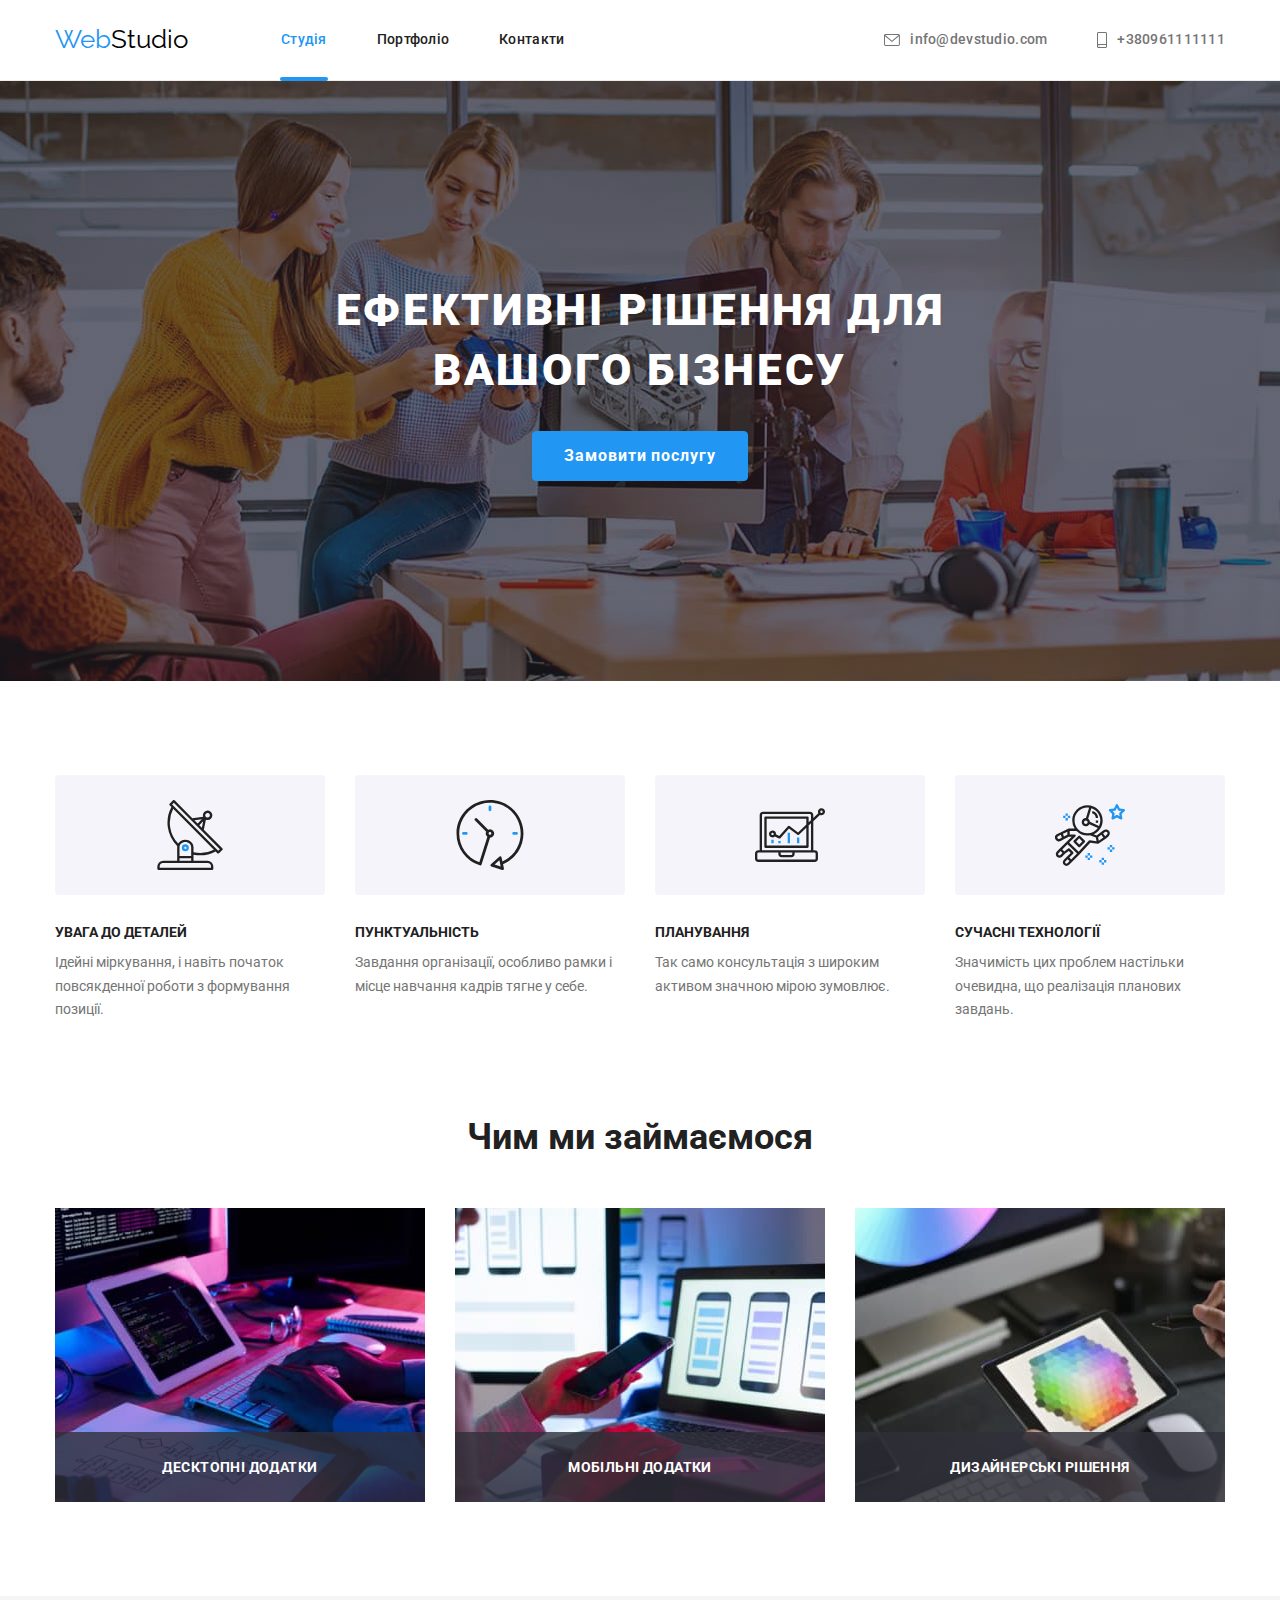
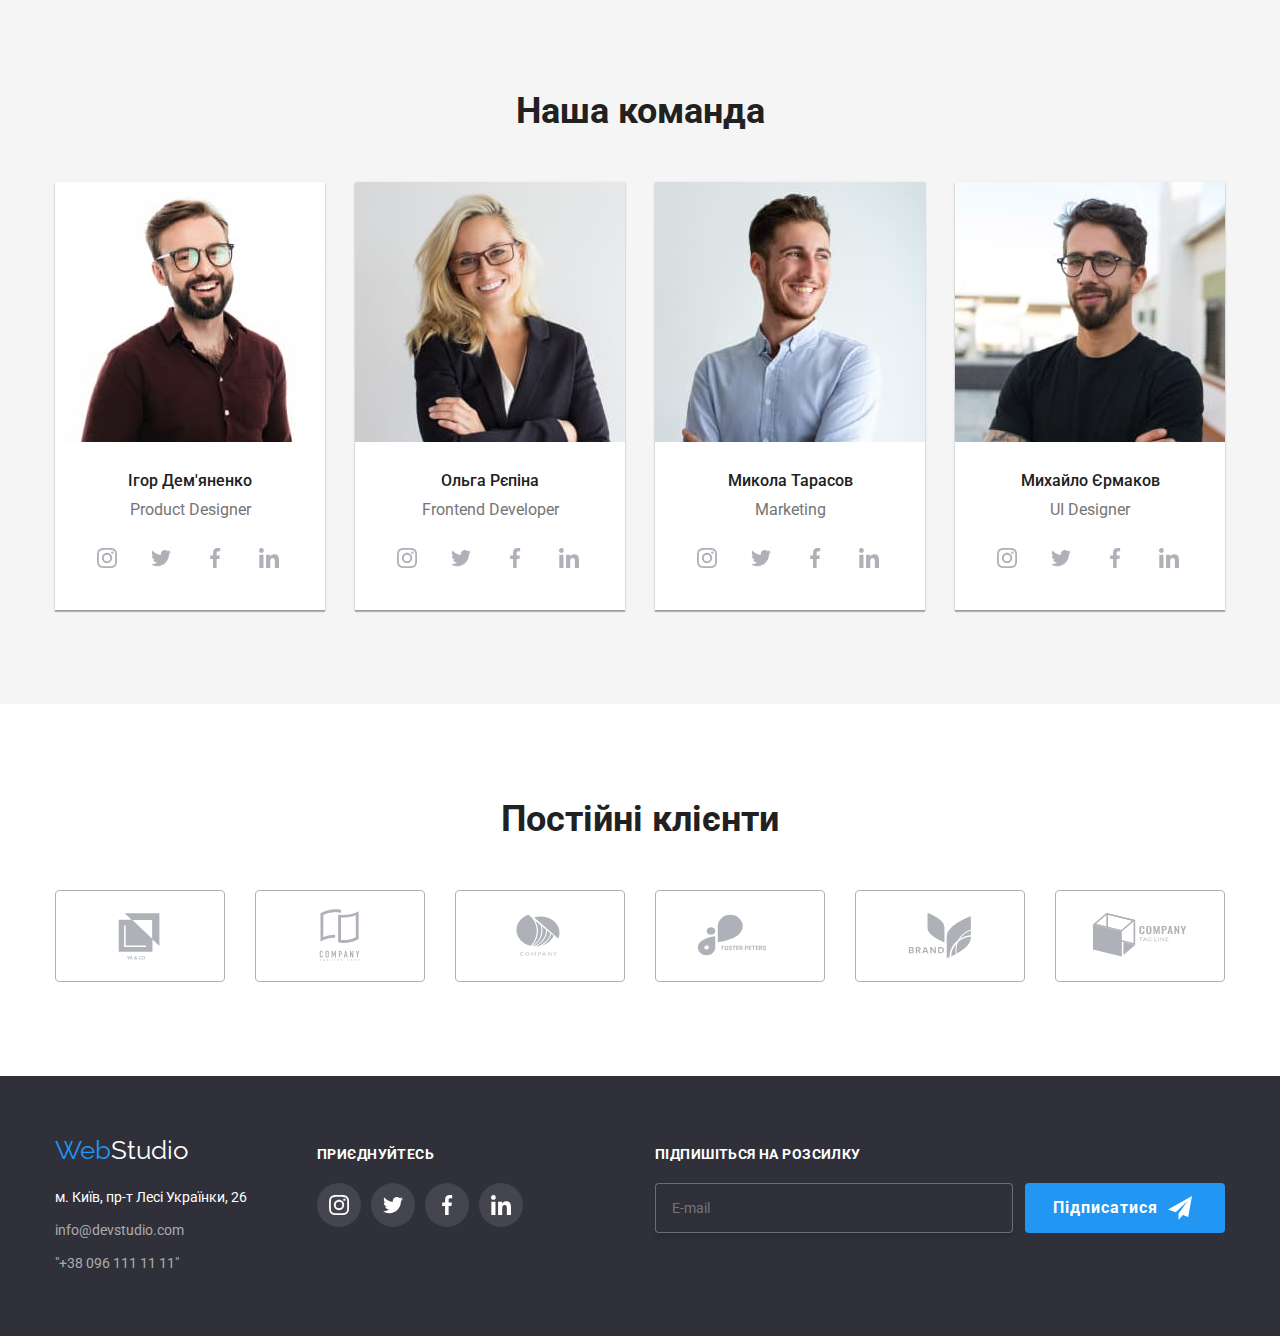
==== index.html @ efdee60a "adds start files" ====
<!DOCTYPE html>
<html lang="uk">
  <head>
    <meta charset="UTF-8" />
    <meta http-equiv="X-UA-Compatible" content="IE=edge" />
    <meta name="viewport" content="width=device-width, initial-scale=1.0" />
    <title>WebStudio</title>
    <link rel="preconnect" href="https://fonts.googleapis.com" />
    <link rel="preconnect" href="https://fonts.gstatic.com" crossorigin />
    <link
      href="https://fonts.googleapis.com/css2?family=Raleway:wght@700&family=Roboto:wght@400;500;700;900&display=swap"
      rel="stylesheet"
    />
    <link
      rel="stylesheet"
      href="https://cdn.jsdelivr.net/npm/modern-normalize@1.1.0/modern-normalize.min.css"
    />
    <link rel="stylesheet" href="./css/styles.css" />
  </head>
  <body>
    <header class="top">
      <div class="container main-nav">
        <nav class="menu">
          <a class="logo list" href="./index.html"
            >Web<span class="dark-logo">Studio</span></a
          >

          <ul class="site-nav list">
            <li class="nav-item"><a href="" class="link current">Студія</a></li>
            <li class="nav-item">
              <a href="./portfolio.html" class="link">Портфоліо</a>
            </li>
            <li class="nav-item"><a href="" class="link">Контакти</a></li>
          </ul>
        </nav>

        <ul class="contact-nav list">
          <li class="cont-item">
            <a href="mailto:info@devstudio.com" class="light-contact"
              ><svg class="icon-env" width="16" height="12">
                <use href="./images/sprite.svg#icon-envelope"></use></svg
              >info@devstudio.com</a
            >
          </li>
          <li class="cont-item">
            <a href="tel:+380961111111" class="light-contact"
              ><svg width="10" height="16" class="icon-smart">
                <use href="./images/sprite.svg#icon-smartphone"></use></svg
              >+380961111111</a
            >
          </li>
        </ul>
      </div>
    </header>

    <main>
      <!-- Герой -->
      <section class="hero">
        <div class="container">
          <h1 class="hero-title">Ефективні рішення для вашого бізнесу</h1>
          <button type="button" class="hero-button" data-modal-open>
            Замовити послугу
          </button>
        </div>
      </section>

      <section class="section-pref">
        <div class="container">
          <h2 class="visually-hidden">Переваги компанії</h2>
          <!--Приховати, тільки для читалки-->

          <ul class="pref list">
            <li class="pref-box">
              <div class="pref-back">
                <svg width="70" height="70" class="icons">
                  <use href="./images/sprite.svg#icon-antenna"></use>
                </svg>
              </div>
              <h3 class="pref-item">Увага до деталей</h3>
              <p class="pref-text">
                Ідейні міркування, і навіть початок повсякденної роботи з
                формування позиції.
              </p>
            </li>
            <li class="pref-box">
              <div class="pref-back">
                <svg width="70" height="70" class="icons">
                  <use href="./images/sprite.svg#icon-clock"></use>
                </svg>
              </div>
              <h3 class="pref-item">Пунктуальність</h3>
              <p class="pref-text">
                Завдання організації, особливо рамки і місце навчання кадрів
                тягне у себе.
              </p>
            </li>
            <li class="pref-box">
              <div class="pref-back">
                <svg width="70" height="70" class="icons">
                  <use href="./images/sprite.svg#icon-diagram"></use>
                </svg>
              </div>
              <h3 class="pref-item">Планування</h3>
              <p class="pref-text">
                Так само консультація з широким активом значною мірою зумовлює.
              </p>
            </li>
            <li class="pref-box">
              <div class="pref-back">
                <svg width="70" height="70" class="icons">
                  <use href="./images/sprite.svg#icon-astronaut"></use>
                </svg>
              </div>
              <h3 class="pref-item">Сучасні технології</h3>
              <p class="pref-text">
                Значимість цих проблем настільки очевидна, що реалізація
                планових завдань.
              </p>
            </li>
          </ul>
        </div>
      </section>

      <section class="section">
        <div class="container">
          <h2 class="section-title">Чим ми займаємося</h2>

          <ul class="box list">
            <li class="box-item">
              <img
                src="./images/tablet-screen.jpg"
                alt="програмний код на екрані планшету"
                width="370"
                class="photo"
              /><span class="over-box">Десктопні додатки</span>
            </li>
            <li class="box-item">
              <img
                src="./images/smartphone-laptop-screen.jpg"
                alt="смартфон та екран ноутбука зі структурою майбутнього сайту"
                width="370"
                class="photo"
              /><span class="over-box">Мобільні додатки</span>
            </li>
            <li class="box-item">
              <img
                src="./images/range-of-colors.jpg"
                alt="спектр кольорів на екрані планшету"
                width="370"
                class="photo"
              /><span class="over-box">Дизайнерські рішення</span>
            </li>
          </ul>
        </div>
      </section>
      <!-- Наша команда -->
      <section class="section-team">
        <div class="container">
          <h2 class="section-title">Наша команда</h2>
          <ul class="team list">
            <li class="team-unit">
              <div class="team-box">
                <img
                  src="./images/product-designer.jpg"
                  alt="Дизайнер продукту"
                  width="270"
                  class="team-photo"
                />
                <div class="team-descr">
                  <h3 class="team-item">Ігор Дем'яненко</h3>
                  <p lang="en" class="team-text">Product Designer</p>
                  <ul class="team-icons list">
                    <li class="team-icons-back">
                      <a
                        href="https://www.instagram.com/"
                        class="icons-items list"
                      >
                        <svg width="20" height="20" class="icons-gray">
                          <use
                            href="./images/sprite.svg#icon-instagram-g"
                          ></use></svg
                      ></a>
                    </li>
                    <li class="team-icons-back">
                      <a href="https://twitter.com/" class="icons-items">
                        <svg width="20" height="20" class="icons-gray">
                          <use
                            href="./images/sprite.svg#icon-twitter-g"
                          ></use></svg
                      ></a>
                    </li>
                    <li class="team-icons-back">
                      <a href="https://www.facebook.com/" class="icons-items"
                        ><svg width="20" height="20" class="icons-gray">
                          <use
                            href="./images/sprite.svg#icon-facebook-g"
                          ></use></svg
                      ></a>
                    </li>
                    <li class="team-icons-back">
                      <a href="https://www.linkedin.com/" class="icons-items">
                        <svg width="20" height="20" class="icons-gray">
                          <use
                            href="./images/sprite.svg#icon-linkedin-g"
                          ></use></svg
                      ></a>
                    </li>
                  </ul>
                </div>
              </div>
            </li>
            <li class="team-unit">
              <div class="team-box">
                <img
                  src="./images/frontend-developer.jpg"
                  alt="Розробник"
                  width="270"
                  class="team-photo"
                />
                <div class="team-descr">
                  <h3 class="team-item">Ольга Рєпіна</h3>
                  <p lang="en" class="team-text">Frontend Developer</p>
                  <ul class="team-icons list">
                    <li class="team-icons-back">
                      <a
                        href="https://www.instagram.com/"
                        class="icons-items list"
                      >
                        <svg width="20" height="20" class="icons-gray">
                          <use
                            href="./images/sprite.svg#icon-instagram-g"
                          ></use></svg
                      ></a>
                    </li>
                    <li class="team-icons-back">
                      <a href="https://twitter.com/" class="icons-items">
                        <svg width="20" height="20" class="icons-gray">
                          <use
                            href="./images/sprite.svg#icon-twitter-g"
                          ></use></svg
                      ></a>
                    </li>
                    <li class="team-icons-back">
                      <a href="https://www.facebook.com/" class="icons-items"
                        ><svg width="20" height="20" class="icons-gray">
                          <use
                            href="./images/sprite.svg#icon-facebook-g"
                          ></use></svg
                      ></a>
                    </li>
                    <li class="team-icons-back">
                      <a href="https://www.linkedin.com/" class="icons-items">
                        <svg width="20" height="20" class="icons-gray">
                          <use
                            href="./images/sprite.svg#icon-linkedin-g"
                          ></use></svg
                      ></a>
                    </li>
                  </ul>
                </div>
              </div>
            </li>

            <li class="team-unit">
              <div class="team-box">
                <img
                  src="./images/marketing.jpg"
                  alt="Маркетинг"
                  width="270"
                  class="team-photo"
                />
                <div class="team-descr">
                  <h3 class="team-item">Микола Тарасов</h3>
                  <p lang="en" class="team-text">Marketing</p>
                  <ul class="team-icons list">
                    <li class="team-icons-back">
                      <a
                        href="https://www.instagram.com/"
                        class="icons-items list"
                      >
                        <svg width="20" height="20" class="icons-gray">
                          <use
                            href="./images/sprite.svg#icon-instagram-g"
                          ></use></svg
                      ></a>
                    </li>
                    <li class="team-icons-back">
                      <a href="https://twitter.com/" class="icons-items">
                        <svg width="20" height="20" class="icons-gray">
                          <use
                            href="./images/sprite.svg#icon-twitter-g"
                          ></use></svg
                      ></a>
                    </li>
                    <li class="team-icons-back">
                      <a href="https://www.facebook.com/" class="icons-items"
                        ><svg width="20" height="20" class="icons-gray">
                          <use
                            href="./images/sprite.svg#icon-facebook-g"
                          ></use></svg
                      ></a>
                    </li>
                    <li class="team-icons-back">
                      <a href="https://www.linkedin.com/" class="icons-items">
                        <svg width="20" height="20" class="icons-gray">
                          <use
                            href="./images/sprite.svg#icon-linkedin-g"
                          ></use></svg
                      ></a>
                    </li>
                  </ul>
                </div>
              </div>
            </li>

            <li class="team-unit">
              <div class="team-box">
                <img
                  src="./images/ui-designer.jpg"
                  alt="Графічний дизайнер"
                  width="270"
                  class="team-photo"
                />
                <div class="team-descr">
                  <h3 class="team-item">Михайло Єрмаков</h3>
                  <p lang="en" class="team-text">UI Designer</p>
                  <ul class="team-icons list">
                    <li class="team-icons-back">
                      <a
                        href="https://www.instagram.com/"
                        class="icons-items list"
                      >
                        <svg width="20" height="20" class="icons-gray">
                          <use
                            href="./images/sprite.svg#icon-instagram-g"
                          ></use></svg
                      ></a>
                    </li>
                    <li class="team-icons-back">
                      <a href="https://twitter.com/" class="icons-items">
                        <svg width="20" height="20" class="icons-gray">
                          <use
                            href="./images/sprite.svg#icon-twitter-g"
                          ></use></svg
                      ></a>
                    </li>
                    <li class="team-icons-back">
                      <a href="https://www.facebook.com/" class="icons-items"
                        ><svg width="20" height="20" class="icons-gray">
                          <use
                            href="./images/sprite.svg#icon-facebook-g"
                          ></use></svg
                      ></a>
                    </li>
                    <li class="team-icons-back">
                      <a href="https://www.linkedin.com/" class="icons-items">
                        <svg width="20" height="20" class="icons-gray">
                          <use
                            href="./images/sprite.svg#icon-linkedin-g"
                          ></use></svg
                      ></a>
                    </li>
                  </ul>
                </div>
              </div>
            </li>
          </ul>
        </div>
      </section>
      <section class="section-clients">
        <div class="container">
          <h2 class="section-title">Постійні клієнти</h2>
          <ul class="clients list">
            <li class="clients-items">
              <a href="" class="clients-icons"
                ><svg class="" width="106" height="60">
                  <use href="./images/sprite.svg#icon-logo"></use></svg
              ></a>
            </li>
            <li class="clients-items">
              <a href="" class="clients-icons"
                ><svg class="" width="106" height="60">
                  <use href="./images/sprite.svg#icon-logo-1"></use></svg
              ></a>
            </li>
            <li class="clients-items">
              <a href="" class="clients-icons"
                ><svg class="" width="106" height="60">
                  <use href="./images/sprite.svg#icon-logo-2"></use></svg
              ></a>
            </li>
            <li class="clients-items">
              <a href="" class="clients-icons"
                ><svg class="" width="106" height="60">
                  <use href="./images/sprite.svg#icon-logo-3"></use></svg
              ></a>
            </li>
            <li class="clients-items">
              <a href="" class="clients-icons"
                ><svg class="" width="106" height="60">
                  <use href="./images/sprite.svg#icon-logo-4"></use></svg
              ></a>
            </li>
            <li class="clients-items">
              <a href="" class="clients-icons"
                ><svg class="" width="106" height="60">
                  <use href="./images/sprite.svg#icon-logo-5"></use></svg
              ></a>
            </li>
          </ul>
        </div>
      </section>
    </main>
    <!-- Футер -->
    <footer class="bottom-contacts">
      <div class="container">
        <div class="foot-contacts">
          <div class="aside">
            <div class="bottom-logo">
              <a href="" class="logo list"
                >Web<span class="light-logo">Studio</span></a
              >
            </div>
            <address>
              <ul class="contact list">
                <li>
                  <a
                    href="https://goo.gl/maps/CPtrU1FHBa2aNyZL9"
                    target="_blank"
                    rel="noopener noreferrer nofollow"
                    class="map"
                    >м. Київ, пр-т Лесі Українки, 26</a
                  >
                </li>
                <li>
                  <a href="mailto:info@devstudio.com" class="dark-contact"
                    >info@devstudio.com</a
                  >
                </li>
                <li>
                  <a href="tel:+380961111111" class="dark-contact"
                    >"+38 096 111 11 11"</a
                  >
                </li>
              </ul>
            </address>
          </div>
          <div class="net-contacts">
            <p class="item-cont">Приєднуйтесь</p>
            <ul class="net-icons list">
              <li class="icons-foot">
                <a href="https://www.instagram.com" class="icons-back">
                  <svg class="icons-white" width="20" height="20">
                    <use href="./images/sprite.svg#icon-instagram-g"></use></svg
                ></a>
              </li>
              <li class="icons-foot">
                <a href="https://twitter.com" class="icons-back"
                  ><svg class="icons-white" width="20" height="20">
                    <use href="./images/sprite.svg#icon-twitter-g"></use></svg
                ></a>
              </li>
              <li class="icons-foot">
                <a href="https://www.facebook.com/" class="icons-back"
                  ><svg class="icons-white" width="20" height="20">
                    <use href="./images/sprite.svg#icon-facebook-g"></use></svg
                ></a>
              </li>
              <li class="icons-foot">
                <a href="https://linkedin.com/" class="icons-back"
                  ><svg class="icons-white" width="20" height="20">
                    <use href="./images/sprite.svg#icon-linkedin-g"></use></svg
                ></a>
              </li>
            </ul>
          </div>
          <form class="sub">
            <div>
              <p class="sub-title">Підпишіться на розсилку</p>
              <div class="sub-form">
                <label for="footer-email"></label>
                <input
                  id="footer-email"
                  type="email"
                  name="footer-email"
                  class="form-email"
                  placeholder="E-mail"
                />
              </div>
            </div>
            <button class="footer-btn" type="submit">
              Підписатися
              <svg width="24" height="24">
                <use href="./images/sprite.svg#icon-send"></use>
              </svg>
            </button>
          </form>
        </div>
      </div>
    </footer>

    <div class="backdrop is-hidden" data-modal>
      <div class="modal">
        <button type="button" class="round" data-modal-close>
          <svg width="11" height="11">
            <use href="./images/sprite.svg#icon-close"></use>
          </svg>
        </button>
        <form>
          <h2 class="form-title">Залиште свої дані, ми вам передзвонимо</h2>

          <label for="user-name" class="user-title">Ім'я</label>
          <div class="form-box">
            <input
              id="user-name"
              type="text"
              name="user-name"
              class="form-item"
            />

            <svg class="name-icon" width="18" height="18">
              <use href="./images/sprite.svg#icon-name-black"></use>
            </svg>
          </div>
          <label for="user-phone" class="user-title">Телефон</label>
          <div class="form-box">
            <input
              id="user-phone"
              type="tel"
              name="user-phone"
              class="form-item"
            />

            <svg class="name-icon" width="18" height="18">
              <use href="./images/sprite.svg#icon-phone-black"></use>
            </svg>
          </div>
          <label for="user-email" class="user-title">Пошта</label>
          <div class="form-box">
            <input
              id="user-email"
              type="email"
              name="user-email"
              class="form-item"
            />

            <svg class="name-icon" width="18" height="18">
              <use href="./images/sprite.svg#icon-email-black"></use>
            </svg>
          </div>
          <label class="user-title" for="user-comment">Коментар</label>
          <div class="comment-box">
            <textarea
              class="form-textarea"
              id="user-comment"
              name="user-comment"
              placeholder="Введіть текст"
            ></textarea>
          </div>
          <div class="check-box">
            <input
              class="checkbox-input visually-hidden"
              id="terms-checkbox"
              type="checkbox"
              name="terms-checkbox"
            />

            <label class="checkbox-label" for="terms-checkbox">
              Погоджуюся з розсилкою та приймаю
              <a href="#" class="check-link">Умови договору</a>
            </label>
          </div>
          <button class="form-btn" type="submit">Відправити</button>
        </form>
      </div>
    </div>
    <script src="./js/modal.js"></script>
  </body>
</html>
---- css/styles.css ----
:root {
  --primery-text-color: #757575;
  --title-text-color: #212121;
  --main-light-color: #ffffff;
  --accent-color: #2196f3;
  --secondary-accent-color: #188ce8;
  --logo-dark-color: #000000;
  --main-dark-color: #2f303a;
  --secondary-light-color: #f5f5f5;
  --secondary-text-light-color: rgba(255, 255, 255, 0.6);
  --buttons-color: #f5f4fa;
}

.list {
  list-style: none;
  padding: 0;
  margin: 0;
}
.link {
  text-decoration: none;
  transition: color 250ms cubic-bezier(0.4, 0, 0.2, 1);
}

body {
  background-color: var(--main-light-color);
  color: var(--primery-text-color);
  font-family: Roboto, sans-serif;
  font-size: 14px;
}

.container {
  width: 1200px;
  margin: auto;
  padding-left: 15px;
  padding-right: 15px;
}

.section-pref,
.section,
.section-team,
.gallery {
  padding-top: 94px;
  padding-bottom: 94px;
}

img {
  display: block;
  max-width: 100%;
  height: auto;
}

/* header */

.top {
  border-bottom: 1px solid #ececec;
}

.menu {
  background-color: var(--main-light-color);
  display: flex;
  align-items: center;
}
.main-nav {
  display: flex;
  align-items: center;
}
/* logo */
.logo {
  color: var(--accent-color);
  font-family: Raleway, sans-serif;
  font-size: 26px;
  text-decoration: none;
}
.dark-logo {
  color: var(--logo-dark-color);
}

/* nav contact */
.site-nav .link {
  display: flex;
  justify-content: center;
  padding-top: 32px;
  padding-bottom: 32px;
  color: var(--title-text-color);
  font-weight: 500;
  line-height: 1.14;
  letter-spacing: 0.02em;
  text-decoration: none;
}

.site-nav {
  display: flex;
  margin-left: 93px;
}

.site-nav .nav-item + .nav-item {
  margin-left: 50px;
}

.contact-nav {
  display: flex;
  align-content: center;
  margin-left: auto;
}

.contact-nav .cont-item + .cont-item {
  margin-left: 50px;
}

.icon-env {
  display: flex;
  height: 12px;
  width: 16px;
  fill: currentColor;
}

.icon-smart {
  display: flex;
  height: 16px;
  width: 10px;
  fill: currentColor;
}

.cont-item {
  display: flex;
  gap: 10px;
  align-items: center;
}

.light-contact {
  display: flex;
  align-items: center;
  gap: 10px;
  padding-top: 32px;
  padding-bottom: 32px;
  color: var(--primery-text-color);
  font-weight: 500;
  line-height: 1.14;
  letter-spacing: 0.02em;
  text-decoration: none;
  transition: color 250ms cubic-bezier(0.4, 0, 0.2, 1),
    fill 250ms cubic-bezier(0.4, 0, 0.2, 1);
}

.link:hover,
.link:focus,
.light-contact:hover,
.light-contact:focus {
  color: var(--accent-color);
  fill: var(--accent-color);
}
.link.current {
  color: var(--accent-color);
}

.nav-item {
  position: relative;
}

.link.current::after {
  display: inline-block;
  position: absolute;
  bottom: -1px;
  content: "";
  width: 48px;
  height: 4px;
  background-color: var(--accent-color);
  border-radius: 2px;
}

.link.current.long::after {
  display: inline-block;
  position: absolute;
  bottom: -1px;
  content: "";
  width: 78px;
  height: 4px;
  background-color: var(--accent-color);
  border-radius: 2px;
}

/* hero */
.hero {
  display: flex;
  background-color: var(--main-dark-color);
  padding: 200px 0;
  margin-left: auto;
  margin-right: auto;
  max-width: 1600px;
  background-size: cover;
  background-repeat: no-repeat;
  background-position: center;
  background-image: linear-gradient(
      to right,
      rgba(47, 48, 58, 0.4),
      rgba(47, 48, 58, 0.4)
    ),
    url(../images/hero.jpg);
}

.hero-title {
  display: flex;
  margin: auto;
  margin-top: 0;
  margin-bottom: 30px;
  text-align: center;
  color: var(--main-light-color);
  font-weight: 900;
  font-size: 44px;
  line-height: 1.36;
  letter-spacing: 0.06em;
  text-transform: uppercase;
  width: 696px;
}

.hero-button {
  display: flex;
  margin: auto;
  justify-content: center;
  align-items: center;
  padding: 5px;
  border-radius: 4px;
  width: 216px;
  height: 50px;
  border: 1px solid var(--accent-color);
  background-color: var(--accent-color);
  color: var(--main-light-color);
  font-family: inherit;
  font-weight: 700;
  font-size: 16px;
  line-height: 1.89;
  text-align: Center;
  letter-spacing: 0.06em;
  cursor: pointer;
  transition: background-color 250ms cubic-bezier(0.4, 0, 0.2, 1);
}
.hero-button:hover,
.hero-button:focus {
  background-color: var(--secondary-accent-color);
}
/* section Preference */

.visually-hidden {
  position: absolute;
  white-space: nowrap;
  width: 1px;
  height: 1px;
  overflow: hidden;
  border: 0;
  padding: 0;
  clip: rect(0 0 0 0);
  clip-path: inset(50%);
  margin: -1px;
}

.pref-back {
  display: flex;
  justify-content: center;
  align-items: center;
  margin-bottom: 30px;
  width: 270px;
  height: 120px;
  background-color: rgba(245, 244, 250, 1);
  border-radius: 4px;
}

.pref {
  display: flex;
}

.pref .pref-box + .pref-box {
  margin-left: 30px;
}

.pref-box {
  width: 270px;
}

.section-pref {
  line-height: 1.71;
}
.pref-item {
  margin-top: 0;
  margin-bottom: 10px;
  font-size: 14px;
  font-weight: 700;
  line-height: 1.14;
  text-transform: uppercase;
}
.pref-text {
  margin-top: 0;
  margin-bottom: 0;
}

.section-title,
.pref-item,
.team-item {
  color: var(--title-text-color);
  margin-top: 0;
}

.section-title {
  margin-bottom: 50px;
  font-size: 36px;
  line-height: 1.167;
  text-align: center;
}
/* section business */

.section {
  padding-top: 0;
}

.box {
  display: flex;
}

.box-item {
  display: flex;
  position: relative;
}

.box .box-item + .box-item {
  margin-left: 30px;
}

.over-box {
  display: flex;
  align-items: center;
  justify-content: center;
  position: absolute;
  bottom: 0;
  height: 70px;
  width: 370px;
  background-color: rgba(47, 48, 58, 0.8);
  color: var(--main-light-color);
  text-transform: uppercase;
  font-weight: 700;
  letter-spacing: 0.03em;
  line-height: 1.172;
}

/* section team */
.section-team {
  background-color: var(--secondary-light-color);
  font-size: 16px;
  line-height: 1.18;
}

.team-descr {
  padding: 30px;
}

.team-item {
  margin-bottom: 10px;
  font-weight: 500;
  font-size: 16px;
  text-align: center;
}

.team-text {
  margin-top: 0;
  margin-bottom: 16px;
  text-align: center;
}

.team {
  display: flex;
}
.team .team-unit + .team-unit {
  margin-left: 30px;
}

.team-box {
  background-color: var(--main-light-color);
  box-shadow: 0 2px 1px rgba(0, 0, 0, 0.2), 0 1px 1px rgba(0, 0, 0, 0.14),
    0 1px 3px rgba(0, 0, 0, 0.12);
}

.team-icons-back {
  height: 44px;
  width: 44px;
}

.team-icons {
  display: flex;
  justify-content: center;
  width: 206px;
  height: 44px;
  gap: 10px;
}

.icons-items {
  display: flex;
  justify-content: center;
  border-radius: 50%;
  align-items: center;
  height: 100%;
  width: 100%;
  fill: #afb1b8;
  transition: background-color 250ms cubic-bezier(0.4, 0, 0.2, 1),
    fill 250ms cubic-bezier(0.4, 0, 0.2, 1);
}

.icons-items:hover,
.icons-items:focus {
  background-color: var(--accent-color);
  fill: var(--main-light-color);
}

/* clients */
.section-clients {
  padding-top: 94px;
  padding-bottom: 94px;
}

.clients {
  display: flex;
  justify-content: center;
  gap: 30px;
}

.clients-items {
  width: 170px;
  height: 92px;
}

.clients-icons {
  display: flex;
  justify-content: center;
  align-items: center;
  width: 100%;
  height: 100%;
  border: 1px solid #afb1b8;
  border-radius: 4px;
  fill: #afb1b8;
  transition: fill 250ms cubic-bezier(0.4, 0, 0.2, 1),
    border-color 250ms cubic-bezier(0.4, 0, 0.2, 1);
}

.clients-icons:hover,
.clients-icons:focus {
  fill: var(--accent-color);
  border-color: var(--accent-color);
}

/* footer */

.bottom-contacts {
  padding-top: 60px;
  padding-bottom: 60px;
}

.bottom-logo {
  margin-bottom: 20px;
}

.light-logo {
  color: var(--main-light-color);
}
.bottom-contacts {
  background-color: var(--main-dark-color);
}
.map {
  margin-bottom: 9px;
  color: var(--main-light-color);
  text-decoration: none;
}
.dark-contact {
  margin-bottom: 9px;
  color: var(--secondary-text-light-color);
  text-decoration: none;
  transition: color 250ms cubic-bezier(0.4, 0, 0.2, 1);
}
.dark-contact:hover,
.dark-contact:focus {
  color: var(--accent-color);
}

.contact {
  line-height: 1.71;
  font-style: normal;
  display: flex;
  flex-direction: column;
  gap: 9px;
}

.foot-contacts {
  display: flex;
  align-items: baseline;
  gap: 70px;
}

.icons-foot {
  width: 44px;
  height: 44px;
}

.item-cont {
  margin: 0px;
  color: var(--main-light-color);
  font-size: 14px;
  font-weight: 700;
  line-height: 1.14;
  text-transform: uppercase;
  letter-spacing: 0.03em;
}

.net-contacts {
  display: flex;
  flex-direction: column;
  gap: 20px;
  width: 206px;
}

.net-icons {
  display: flex;
  gap: 10px;
  width: 206px;
}

.icons-back {
  display: flex;
  justify-content: center;
  align-items: center;
  width: 100%;
  height: 100%;
  background-color: rgba(255, 255, 255, 0.1);
  border-radius: 50%;
  fill: var(--main-light-color);
  transition: background-color 250ms cubic-bezier(0.4, 0, 0.2, 1);
}

.icons-back:hover {
  background-color: var(--accent-color);
}

/* Portfolio button */
.inert-button {
  padding: 6px 22px;
  border-radius: 4px;
  border: 0;
  background-color: var(--buttons-color);
  color: var(--title-text-color);
  font-family: inherit;
  font-weight: 500;
  font-size: 16px;
  line-height: 1.625;
  letter-spacing: 0.03em;
  cursor: pointer;
  transition: background-color 250ms cubic-bezier(0.4, 0, 0.2, 1),
    color 250ms cubic-bezier(0.4, 0, 0.2, 1),
    box-shadow 250ms cubic-bezier(0.4, 0, 0.2, 1);
}
.inert-button:hover,
.inert-button:focus {
  background-color: var(--accent-color);
  color: var(--main-light-color);
  box-shadow: 0px 2px 2px rgba(0, 0, 0, 0.12), 0 1px 2px rgba(0, 0, 0, 0.08),
    0 3px 1px rgba(0, 0, 0, 0.1);
}

.active-button {
  padding: 6px 25px;
  border-radius: 4px;
  border: 0;
  background-color: var(--accent-color);
  color: var(--main-light-color);
  font-family: inherit;
  font-weight: 500;
  font-size: 16px;
  line-height: 1.625;
  letter-spacing: 0.03em;
  cursor: pointer;
  box-shadow: 0px 2px 2px rgba(0, 0, 0, 0.12), 0 1px 2px rgba(0, 0, 0, 0.08),
    0 3px 1px rgba(0, 0, 0, 0.1);
}

.btn {
  display: flex;
  justify-content: center;
  margin-bottom: 34px;
}

.btn .btn-item + .btn-item {
  margin-left: 8px;
}

/* Portfolio gallery */

.gallery-grid {
  display: flex;
  flex-wrap: wrap;
  justify-content: center;
  margin-top: -30px;
  margin-right: -30px;
}

.gallery-item {
  /* flex-basis: calc((100%-20px) /3-20px); */
  margin-right: 30px;
  margin-top: 30px;
}

.gallery-title {
  margin-top: 0;
  margin-bottom: 4px;
  color: var(--title-text-color);
  font-size: 18px;
  line-height: 2;
  letter-spacing: 0.06em;
}

.gallery-text {
  margin-top: 0;
  margin-bottom: 0px;
}

.gallery-link {
  display: block;
  text-decoration: none;
  color: inherit;
  font-size: 16px;
  line-height: 1.88;
  transition: box-shadow 250ms cubic-bezier(0.4, 0, 0.2, 1);
}

.gallery-link:hover,
.gallery-link:focus {
  box-shadow: 1px 4px 6px rgba(0, 0, 0, 0.16), 0 4px 4px rgba(0, 0, 0, 0.06),
    0 1px 1px rgba(0, 0, 0, 0.12);
}

.gallery-photo {
  display: block;
  max-width: 100%;
  height: auto;
}

.bor {
  padding: 20px 24px;
  display: block;
  border-bottom: 1px solid #eeeeee;
  border-left: 1px solid #eeeeee;
  border-right: 1px solid #eeeeee;
}

.photo-over {
  position: relative;
  overflow: hidden;
}

.over {
  position: absolute;
  top: 0;
  left: 0;
  width: 100%;
  height: 100%;
  margin-top: 0px;
  margin-bottom: 0px;
  padding: 63px 24px;
  font-size: 18px;
  line-height: 1.556;
  letter-spacing: 0.03em;
  color: var(--main-light-color);
  background-color: rgba(33, 150, 243, 0.9);
  transform: translateY(100%);
  transition: transform 250ms cubic-bezier(0.4, 0, 0.2, 1);
}

.gallery-link:hover .over,
.gallery-link:focus .over {
  transform: translateY(0);
}

/* Модальне вікно */

.backdrop {
  position: fixed;
  top: 0;
  left: 0;
  width: 100%;
  height: 100%;
  background-color: rgba(0, 0, 0, 0.2);
  opacity: 1;
  transition: opacity 250ms cubic-bezier(0.4, 0, 0.2, 1),
    visability 250ms cubic-bezier(0.4, 0, 0.2, 1);
}

.backdrop.is-hidden {
  opacity: 0;
  pointer-events: none;
  visibility: hidden;
}

.backdrop.is-hidden .modal {
  transform: translate(-50%, -50%) scale(1.2);
}

.modal {
  display: block;
  padding-top: 40px;
  padding-right: 40px;
  padding-left: 40px;
  position: absolute;
  min-width: 528px;
  min-height: 581px;
  top: 50%;
  left: 50%;
  background-color: var(--main-light-color);
  border-radius: 4px;
  transform: translate(-50%, -50%) scale(1);
  box-shadow: 0px 2px 1px rgba(0, 0, 0, 0.2), 0 1px 1px rgba(0, 0, 0, 0.14),
    0 1px 3px rgba(0, 0, 0, 0.12);
  transition: transform 250ms cubic-bezier(0.4, 0, 0.2, 1),
    visability 250ms cubic-bezier(0.4, 0, 0.2, 1);
}

.round {
  position: absolute;
  top: 8px;
  right: 8px;
  display: flex;
  justify-content: center;
  align-items: center;
  border-radius: 50%;
  width: 30px;
  height: 30px;
  background-color: var(--main-light-color);
  border: 1px solid rgba(0, 0, 0, 0.1);
  transition: fill 250ms cubic-bezier(0.4, 0, 0.2, 1);
}

.round:hover,
.round:focus {
  fill: var(--accent-color);
  cursor: pointer;
}

.form-title {
  text-align: center;
  margin: 0;
  margin-bottom: 12px;
  color: var(--title-text-color);
  letter-spacing: 0.03em;
  line-height: 1.172;
}

.user-title {
  margin-bottom: 4px;
  font-size: 12px;
  line-height: 1.167;
  letter-spacing: 0.01em;
}

.form-box {
  position: relative;
  margin-bottom: 10px;
}

.form-item {
  height: 40px;
  width: 100%;
  border: 1px solid rgba(33, 33, 33, 0.2);
  border-radius: 4px;
  outline: none;
  padding: 11px 2px 11px 32px;
  transition: border-color 250ms cubic-bezier(0.4, 0, 0.2, 1);
}

.name-icon {
  position: absolute;
  top: 50%;
  left: 12px;
  transform: translateY(-50%);
}

.form-item:focus {
  border-color: var(--accent-color);
  cursor: pointer;
}

.form-item:focus + .name-icon {
  fill: var(--accent-color);
}

.form-textarea {
  height: 120px;
  width: 100%;
  border: 1px solid rgba(33, 33, 33, 0.2);
  border-radius: 4px;
  padding: 12px 16px;
  margin-bottom: 20px;
  font-size: 12px;
  line-height: 1.167;
  letter-spacing: 0.01em;
  color: rgba(117, 117, 117, 0.5);
  resize: none;
  transition: border-color 250ms cubic-bezier(0.4, 0, 0.2, 1);
}

.form-textarea:focus {
  border-color: var(--accent-color);
  cursor: pointer;
  outline: none;
  color: var(--logo-dark-color);
  font-size: inherit;
}

.check-box {
  display: flex;
  justify-content: center;
  align-items: center;
  margin-bottom: 30px;
}

.checkbox-label {
  position: relative;
  display: flex;
  justify-content: center;
  align-items: center;
  line-height: 1.714;
  letter-spacing: 0.03em;
  gap: 8px;
}

.check-link {
  color: var(--accent-color);
}

.check-link:focus {
  outline: 1px solid;
  border-radius: 4px;
}

.checkbox-label::before {
  content: "";
  display: flex;
  justify-content: center;
  align-items: center;
  height: 15px;
  width: 16px;
  background-image: url(../images/checkbox.svg);
}

.checkbox-label::after {
  content: "";
  position: absolute;
  top: 4px;
  left: 0;
  height: 16px;
  width: 16px;
  border-radius: 1px;
  background-image: url(../images/icon-check.svg);
  border: 1px solid var(--accent-color);
  background-color: var(--accent-color);

  background-origin: border-box;
  opacity: 0;
}

.checkbox-input:checked + .checkbox-label::after {
  opacity: 1;
}

.checkbox-label:focus-within::before {
  border: 2px solid var(--accent-color);
  border-radius: 3px;
}

.form-btn {
  display: flex;
  justify-content: center;
  align-items: center;
  margin-left: auto;
  margin-right: auto;
  width: 200px;
  height: 50px;
  padding: 10px 52px;
  border: none;
  border-radius: 4px;
  background-color: var(--accent-color);
  color: var(--main-light-color);
  font-weight: 700;
  font-size: 16px;
  line-height: 1.875;
  letter-spacing: 0.06em;
  box-shadow: 0 4px 4px rgba(0, 0, 0, 0.15);
  transition: background-color 250ms cubic-bezier(0.4, 0, 0.2, 1);
}

.form-btn:hover,
.form-btn:focus {
  background-color: var(--secondary-accent-color);
  cursor: pointer;
  
}

.sub {
  display: flex;
  margin-left: auto;
  align-items: flex-end;
  gap: 12px;
}

.sub-title {
  margin: 0px;
  margin-bottom: 20px;
  color: var(--main-light-color);
  font-size: 14px;
  font-weight: 700;
  line-height: 1.14;
  text-transform: uppercase;
  letter-spacing: 0.03em;
}

.sub-form {
  position: relative;
}

.form-email {
  padding: 15px 2px 15px 16px;
  width: 358px;
  height: 50px;
  color: var(--main-light-color);
  border: 1px solid rgba(255, 255, 255, 0.3);
  border-radius: 4px;
  background-color: var(--main-dark-color);
  box-shadow: 0 4px 4px rgba(0, 0, 0, 0.15);
}

.footer-btn {
  display: flex;
  position: relative;
  padding: 10px 28px;
  align-items: center;
  width: 200px;
  height: 50px;
  border: none;
  border-radius: 4px;
  background-color: var(--accent-color);
  color: var(--main-light-color);
  font-weight: 700;
  font-size: 16px;
  line-height: 1.875;
  letter-spacing: 0.06em;
  gap: 10px;
  transition: background-color 250ms cubic-bezier(0.4, 0, 0.2, 1);
}

.footer-btn:hover,
.footer-btn:focus {
  background-color: var(--secondary-accent-color);
  cursor: pointer;
}
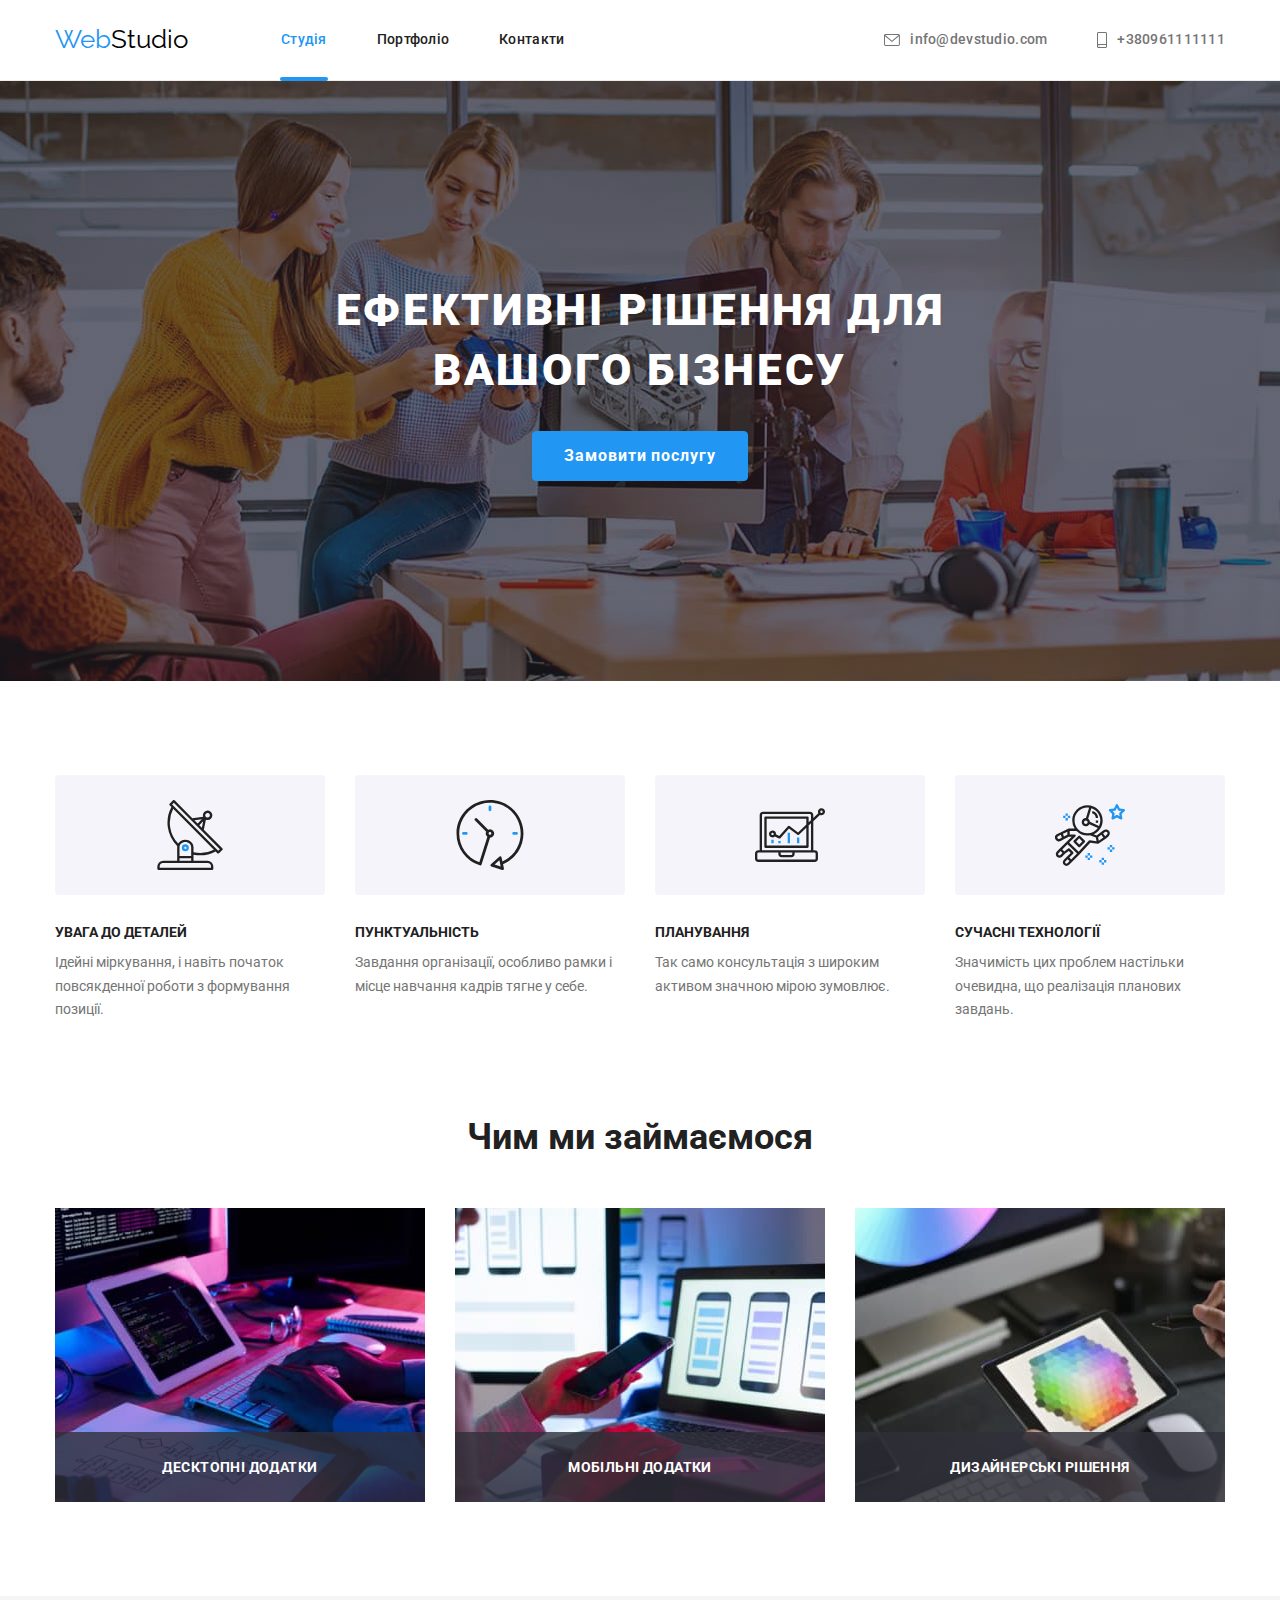
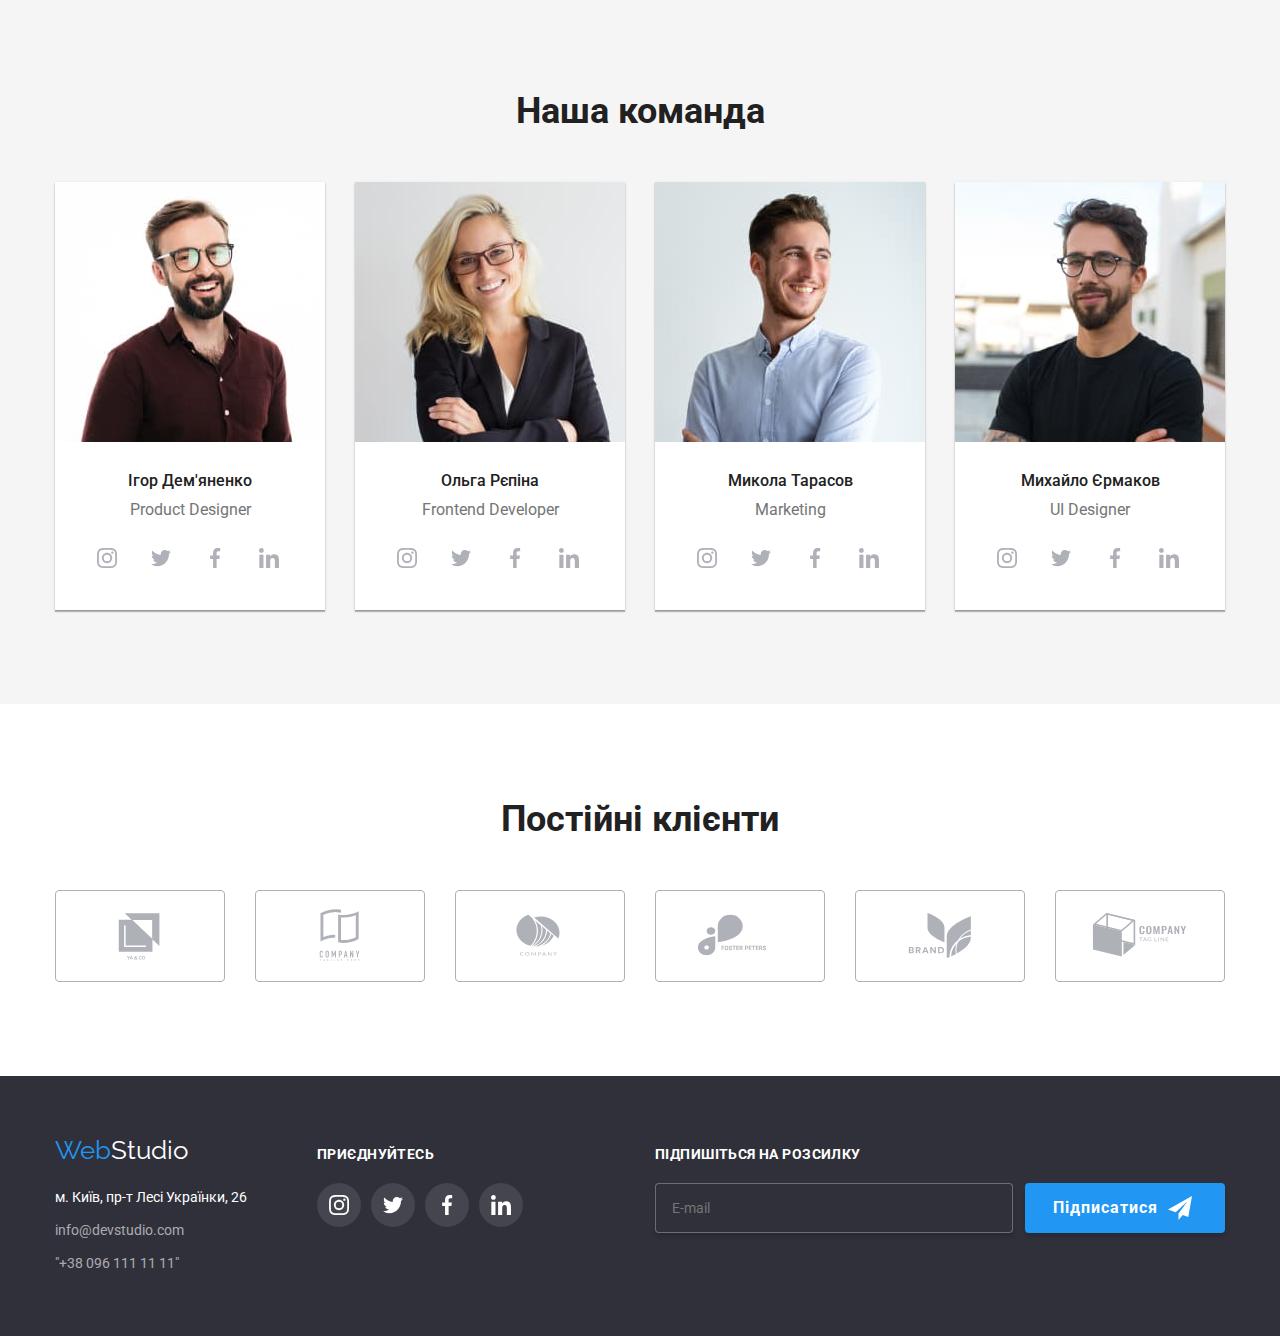
==== commit e68d75e2: "fixing arrors" ====
--- a/index.html
+++ b/index.html
@@ -478,7 +478,7 @@
             <div>
               <p class="sub-title">Підпишіться на розсилку</p>
               <div class="sub-form">
-                <label for="footer-email"></label>
+                <label for="footer-email" class="visually-hidden">email</label>
                 <input
                   id="footer-email"
                   type="email"
--- a/css/styles.css
+++ b/css/styles.css
@@ -699,9 +699,7 @@
 
 .modal {
   display: block;
-  padding-top: 40px;
-  padding-right: 40px;
-  padding-left: 40px;
+  padding: 40px;
   position: absolute;
   min-width: 528px;
   min-height: 581px;
@@ -713,7 +711,7 @@
   box-shadow: 0px 2px 1px rgba(0, 0, 0, 0.2), 0 1px 1px rgba(0, 0, 0, 0.14),
     0 1px 3px rgba(0, 0, 0, 0.12);
   transition: transform 250ms cubic-bezier(0.4, 0, 0.2, 1),
-    visability 250ms cubic-bezier(0.4, 0, 0.2, 1);
+    visibility 250ms cubic-bezier(0.4, 0, 0.2, 1);
 }
 
 .round {
@@ -747,6 +745,7 @@
 }
 
 .user-title {
+  display: block;
   margin-bottom: 4px;
   font-size: 12px;
   line-height: 1.167;
@@ -784,13 +783,16 @@
   fill: var(--accent-color);
 }
 
+.comment-box {
+  margin-bottom: 20px;
+}
+
 .form-textarea {
   height: 120px;
   width: 100%;
   border: 1px solid rgba(33, 33, 33, 0.2);
   border-radius: 4px;
   padding: 12px 16px;
-  margin-bottom: 20px;
   font-size: 12px;
   line-height: 1.167;
   letter-spacing: 0.01em;
@@ -893,7 +895,6 @@
 .form-btn:focus {
   background-color: var(--secondary-accent-color);
   cursor: pointer;
-  
 }
 
 .sub {
@@ -945,6 +946,7 @@
   line-height: 1.875;
   letter-spacing: 0.06em;
   gap: 10px;
+  box-shadow: 0 4px 4px rgba(0, 0, 0, 0.15);
   transition: background-color 250ms cubic-bezier(0.4, 0, 0.2, 1);
 }
 
